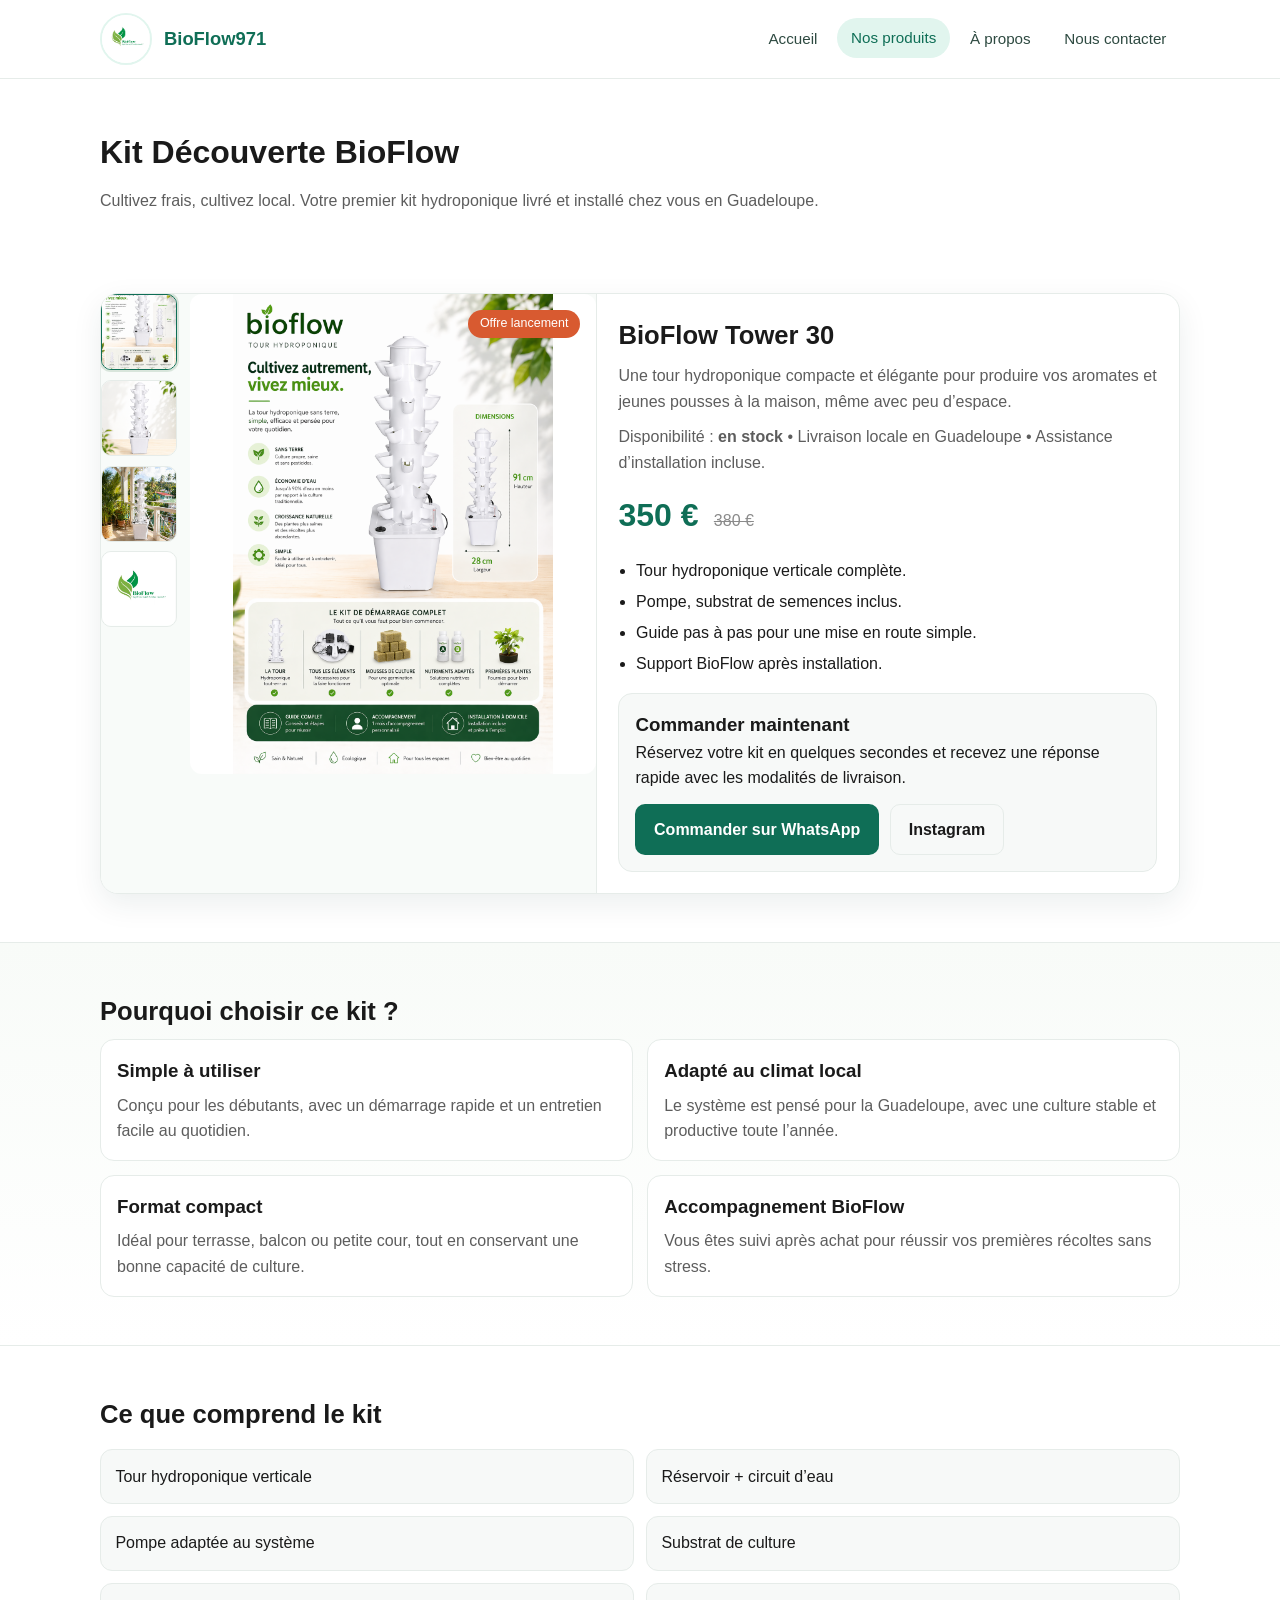
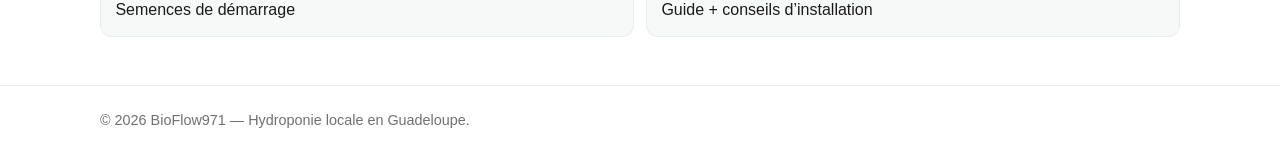
==== produit.html @ 625f483d "Update produit.html" ====
<!DOCTYPE html>
<html lang="fr">
<head>
  <meta charset="UTF-8" />
  <meta name="viewport" content="width=device-width, initial-scale=1.0" />
  <title>BioFlow971 | Nos produits</title>
  <link rel="stylesheet" href="styles.css" />
</head>
<body>
  <header class="site-header">
    <div class="container navbar">
      <a href="index.html" class="brand" aria-label="Accueil BioFlow">
        <span class="brand-logo"><img src="logo.png" alt="Logo BioFlow" /></span>
        <span class="brand-name">BioFlow971</span>
      </a>
      <ul class="nav-links">
        <li><a href="index.html">Accueil</a></li>
        <li><a class="active" href="produit.html">Nos produits</a></li>
        <li><a href="apropos.html">À propos</a></li>
        <li><a href="contact.html">Nous contacter</a></li>
      </ul>
    </div>
  </header>

  <main>
    <section class="page-hero">
      <div class="container">
        <h1>Kit Découverte BioFlow</h1>
        <p>Cultivez frais, cultivez local. Votre premier kit hydroponique livré et installé chez vous en Guadeloupe.</p>
      </div>
    </section>

    <section class="section">
      <div class="container">
        <article class="product-wrap product-shop-layout">
          <div class="product-media photo-main">
            <span class="badge">Offre lancement</span>
            <div class="media-layout">
              <div class="media-thumbs" aria-label="Miniatures du kit">
                <button class="thumb-btn is-active" type="button" data-target-photo="kit-principal" aria-label="Afficher la photo principale">
                  <img src="logo.png" data-photo="kit-principal" alt="Miniature photo principale du kit BioFlow" class="thumb-photo js-kit-photo" loading="lazy" />
                </button>
                <button class="thumb-btn" type="button" data-target-photo="kit-1" aria-label="Afficher la vue avant du kit">
                  <img src="logo.png" data-photo="kit-1" alt="Miniature vue avant du kit BioFlow" class="thumb-photo js-kit-photo" loading="lazy" />
                </button>
                <button class="thumb-btn" type="button" data-target-photo="kit-2" aria-label="Afficher la vue latérale du kit">
                  <img src="logo.png" data-photo="kit-2" alt="Miniature vue latérale du kit BioFlow" class="thumb-photo js-kit-photo" loading="lazy" />
                </button>
                <button class="thumb-btn" type="button" data-target-photo="kit-3" aria-label="Afficher le détail des plantations">
                  <img src="logo.png" data-photo="kit-3" alt="Miniature détail des plantations du kit BioFlow" class="thumb-photo js-kit-photo" loading="lazy" />
                </button>
              </div>

              <img src="logo.png" data-photo="kit-principal" alt="Kit Découverte BioFlow installé" class="product-photo js-kit-photo js-main-photo" loading="eager" />
            </div>
          </div>

          <div class="product-body product-summary">
            <h2>BioFlow Tower 30</h2>
            <p class="section-intro">Une tour hydroponique compacte et élégante pour produire vos aromates et jeunes pousses à la maison, même avec peu d’espace.</p>
            <p class="gallery-sub">Disponibilité : <strong>en stock</strong> • Livraison locale en Guadeloupe • Assistance d’installation incluse.</p>

            <p class="price">350 € <small>380 €</small></p>

            <ul class="list">
              <li>Tour hydroponique verticale complète.</li>
              <li>Pompe, substrat de semences inclus.</li>
              <li>Guide pas à pas pour une mise en route simple.</li>
              <li>Support BioFlow après installation.</li>
            </ul>

            <div class="contact-box" style="margin-top: 1rem;">
              <h3>Commander maintenant</h3>
              <p>Réservez votre kit en quelques secondes et recevez une réponse rapide avec les modalités de livraison.</p>
              <div class="cta-group">
                <a class="btn btn-secondary" href="https://wa.me/590690762218?text=Bonjour%2C%20je%20souhaite%20commander%20le%20kit%20BioFlow." target="_blank" rel="noopener noreferrer">Commander sur WhatsApp</a>
                <a class="btn" style="border:1px solid var(--line);" href="https://instagram.com/bioflow971" target="_blank" rel="noopener noreferrer">Instagram</a>
              </div>
            </div>
          </div>
        </article>
      </div>
    </section>

    <section class="section section-soft">
      <div class="container">
        <h2>Pourquoi choisir ce kit ?</h2>
        <div class="grid-2">
          <article class="feature-card">
            <h3>Simple à utiliser</h3>
            <p>Conçu pour les débutants, avec un démarrage rapide et un entretien facile au quotidien.</p>
          </article>
          <article class="feature-card">
            <h3>Adapté au climat local</h3>
            <p>Le système est pensé pour la Guadeloupe, avec une culture stable et productive toute l’année.</p>
          </article>
          <article class="feature-card">
            <h3>Format compact</h3>
            <p>Idéal pour terrasse, balcon ou petite cour, tout en conservant une bonne capacité de culture.</p>
          </article>
          <article class="feature-card">
            <h3>Accompagnement BioFlow</h3>
            <p>Vous êtes suivi après achat pour réussir vos premières récoltes sans stress.</p>
          </article>
        </div>
      </div>
    </section>

    <section class="section">
      <div class="container">
        <h2>Ce que comprend le kit</h2>
        <div class="kit-includes">
          <div class="kit-item">Tour hydroponique verticale</div>
          <div class="kit-item">Réservoir + circuit d’eau</div>
          <div class="kit-item">Pompe adaptée au système</div>
          <div class="kit-item">Substrat de culture</div>
          <div class="kit-item">Semences de démarrage</div>
          <div class="kit-item">Guide + conseils d’installation</div>
        </div>
      </div>
    </section>
  </main>

  <footer class="site-footer">
    <div class="container">
      <p>© 2026 BioFlow971 — Hydroponie locale en Guadeloupe.</p>
    </div>
  </footer>

  <script>
    (function loadKitPhotos() {
      const folders = ['images', 'image'];
      const extensions = ['png', 'jpg', 'jpeg', 'webp'];

      function tryPaths(img, paths, index) {
        if (index >= paths.length) {
          img.src = 'logo.png';
          return;
        }
        const candidate = paths[index];
        const probe = new Image();
        probe.onload = function () {
          img.src = candidate;
        };
        probe.onerror = function () {
          tryPaths(img, paths, index + 1);
        };
        probe.src = candidate;
      }

      function buildCandidates(baseName) {
        const candidates = [];
        folders.forEach(function (folder) {
          extensions.forEach(function (ext) {
            candidates.push(folder + '/' + baseName + '.' + ext);
          });
        });
        return candidates;
      }

      document.querySelectorAll('.js-kit-photo').forEach(function (img) {
        const baseName = img.dataset.photo;
        tryPaths(img, buildCandidates(baseName), 0);
      });

      document.querySelectorAll('.thumb-btn').forEach(function (btn) {
        btn.addEventListener('click', function () {
          const mainPhoto = document.querySelector('.js-main-photo');
          const thumbImage = btn.querySelector('img');
          const targetName = btn.dataset.targetPhoto;

          if (!mainPhoto || !thumbImage || !targetName) return;

          mainPhoto.dataset.photo = targetName;
          tryPaths(mainPhoto, buildCandidates(targetName), 0);

          document.querySelectorAll('.thumb-btn').forEach(function (item) {
            item.classList.remove('is-active');
          });
          btn.classList.add('is-active');
        });
      });
    })();
  </script>
</body>
</html>
---- styles.css ----
:root {
  --green-700: #0f6e56;
  --green-600: #1d9e75;
  --green-100: #e1f5ee;
  --text-900: #1a1a1a;
  --text-600: #5d5d5d;
  --bg-100: #f7f9f8;
  --line: #e6ece9;
}
 
* { box-sizing: border-box; margin: 0; padding: 0; }
 
body {
  font-family: -apple-system, BlinkMacSystemFont, "Segoe UI", Roboto, sans-serif;
  color: var(--text-900);
  background: #fff;
  line-height: 1.6;
}
 
@keyframes fade-up {
  from { opacity: 0; transform: translateY(14px); }
  to { opacity: 1; transform: translateY(0); }
}
 
a { color: inherit; text-decoration: none; }
 
.container {
  width: min(1080px, 92%);
  margin: 0 auto;
}
 
.site-header {
  position: sticky;
  top: 0;
  z-index: 20;
  border-bottom: 1px solid var(--line);
  background: rgba(255, 255, 255, 0.96);
  backdrop-filter: blur(8px);
}
 
.navbar {
  min-height: 78px;
  display: flex;
  align-items: center;
  justify-content: space-between;
  gap: 1rem;
}
 
.brand {
  display: inline-flex;
  align-items: center;
  gap: 0.75rem;
}
 
.brand-logo {
  width: 52px;
  height: 52px;
  border-radius: 50%;
  overflow: hidden;
  border: 2px solid var(--green-100);
  flex-shrink: 0;
}
 
.brand-logo img {
  width: 100%;
  height: 100%;
  object-fit: cover;
}
 
.brand-name {
  font-size: 1.15rem;
  font-weight: 700;
  color: var(--green-700);
}
 
.nav-links {
  list-style: none;
  display: flex;
  align-items: center;
  gap: 0.4rem;
  flex-wrap: wrap;
  justify-content: flex-end;
}
 
.nav-links a {
  display: inline-block;
  padding: 0.5rem 0.85rem;
  border-radius: 999px;
  font-size: 0.95rem;
  color: #2e4a41;
  transition: background-color 0.24s ease, color 0.24s ease, transform 0.2s ease;
}
 
.nav-links a:hover,
.nav-links a.active {
  background: var(--green-100);
  color: var(--green-700);
  transform: translateY(-1px);
}
 
.hero {
  background: linear-gradient(135deg, var(--green-600) 0%, var(--green-700) 100%);
  color: #fff;
  padding: 4.5rem 0 3.5rem;
}
 
.hero-badge {
  display: inline-block;
  background: rgba(255, 255, 255, 0.15);
  border: 1px solid rgba(255, 255, 255, 0.2);
  border-radius: 999px;
  padding: 0.35rem 0.9rem;
  font-size: 0.8rem;
  margin-bottom: 1rem;
}
 
.hero h1 {
  font-size: clamp(1.8rem, 2.8vw, 2.8rem);
  line-height: 1.2;
  margin-bottom: 0.8rem;
}
 
.hero p {
  max-width: 700px;
  color: rgba(255, 255, 255, 0.9);
  margin-bottom: 1.6rem;
}
 
.hero-actions {
  display: flex;
  gap: 0.8rem;
  flex-wrap: wrap;
}
 
.btn {
  display: inline-block;
  border-radius: 10px;
  padding: 0.75rem 1.1rem;
  font-weight: 600;
  border: 1px solid transparent;
  transition: transform 0.22s ease, box-shadow 0.22s ease, background-color 0.22s ease;
}
 
.btn-primary { background: #fff; color: var(--green-700); }
.btn-outline { border-color: rgba(255,255,255,0.6); color: #fff; }
.btn-secondary { background: var(--green-700); color: #fff; }
 
.btn:hover {
  transform: translateY(-2px);
  box-shadow: 0 8px 18px rgba(16, 57, 45, 0.15);
}
 
.section {
  padding: 3rem 0;
}
 
.section-muted {
  background: var(--bg-100);
  border-top: 1px solid var(--line);
  border-bottom: 1px solid var(--line);
}
 
.section h2 {
  font-size: clamp(1.4rem, 2vw, 2rem);
  margin-bottom: 0.45rem;
}
 
.section-intro {
  color: var(--text-600);
  margin-bottom: 1.4rem;
  max-width: 760px;
}
 
.grid-2 {
  display: grid;
  grid-template-columns: repeat(2, minmax(0,1fr));
  gap: 0.9rem;
}
 
.card {
  background: #fff;
  border: 1px solid var(--line);
  border-radius: 14px;
  padding: 1rem;
  transition: transform 0.25s ease, box-shadow 0.25s ease, border-color 0.25s ease;
}
 
.card:hover {
  transform: translateY(-3px);
  box-shadow: 0 10px 24px rgba(16, 57, 45, 0.1);
  border-color: #cfe2d0;
}
 
.card h3 { font-size: 1rem; margin-bottom: 0.2rem; }
.card p { color: var(--text-600); font-size: 0.94rem; }
 
.faq-list {
  display: flex;
  flex-direction: column;
  gap: 0.75rem;
}
 
.faq-item {
  border: 1px solid var(--line);
  border-radius: 12px;
  overflow: hidden;
  background: #fff;
}
 
.faq-question {
  width: 100%;
  background: none;
  border: 0;
  text-align: left;
  padding: 0.95rem 1rem;
  font: inherit;
  font-weight: 600;
  display: flex;
  align-items: center;
  justify-content: space-between;
  cursor: pointer;
}
 
.faq-answer {
  display: none;
  color: var(--text-600);
  padding: 0 1rem 1rem;
}
 
.faq-item.open .faq-answer { display: block; }
 
.page-hero {
  padding: 3rem 0 2rem;
}
 
.page-hero h1 { font-size: clamp(1.8rem, 2.5vw, 2.4rem); margin-bottom: 0.6rem; }
.page-hero p { color: var(--text-600); max-width: 760px; }
 
.product-wrap {
  border: 1px solid var(--line);
  border-radius: 18px;
  overflow: hidden;
  display: flex;
  align-items: stretch;
  background: #fff;
  box-shadow: 0 10px 30px rgba(16, 57, 45, 0.08);
  animation: fade-up 0.55s ease both;
}
 
.product-shop-layout {
  display: flex;
  flex-direction: row;
}
 
.product-media {
  flex: 0 0 46%;
  min-width: 320px;
  min-height: 430px;
  background: #f8fbf9;
  position: relative;
  padding: 1rem;
  border-right: 1px solid var(--line);
}
 
.badge {
  position: absolute;
  top: 1rem;
  right: 1rem;
  font-size: 0.78rem;
  color: #fff;
  background: #d85a30;
  border-radius: 999px;
  padding: 0.25rem 0.72rem;
  z-index: 2;
}
 
.product-body {
  flex: 1 1 auto;
  min-width: 0;
  padding: 1.3rem 1.35rem;
}
 
.product-summary h2 { margin-bottom: 0.45rem; }
.product-summary .section-intro { margin-bottom: 0.6rem; }
 
.product-shop-layout .product-media { order: 1; }
.product-shop-layout .product-body { order: 2; }
 
.photo-main {
  padding: 0;
  overflow: hidden;
}
 
.media-layout {
  display: grid;
  grid-template-columns: 76px 1fr;
  gap: 0.8rem;
  height: 100%;
}
 
.media-thumbs {
  display: flex;
  flex-direction: column;
  gap: 0.6rem;
}
 
.thumb-btn {
  border: 1px solid var(--line);
  border-radius: 10px;
  padding: 0;
  overflow: hidden;
  background: #fff;
  cursor: pointer;
  width: 76px;
  height: 76px;
  transition: transform 0.2s ease, box-shadow 0.2s ease, border-color 0.2s ease;
}
 
.thumb-btn:hover {
  transform: translateY(-2px);
  box-shadow: 0 6px 14px rgba(16, 57, 45, 0.14);
}
 
.thumb-btn.is-active {
  border-color: var(--green-700);
  box-shadow: 0 0 0 2px rgba(37, 99, 52, 0.15);
}
 
.thumb-photo {
  width: 100%;
  height: 100%;
  object-fit: cover;
  display: block;
}
 
.product-photo {
  width: 100%;
  height: 100%;
  min-height: 360px;
  max-height: 480px;
  border-radius: 12px;
  object-fit: contain;
  object-position: center;
  display: block;
  background: #fff;
}
 
.gallery-sub {
  color: var(--text-600);
  margin: 0.35rem 0 0.95rem;
}
 
.price { font-size: 2rem; font-weight: 800; color: var(--green-700); }
.price small { color: #8a8a8a; text-decoration: line-through; margin-left: 0.4rem; font-size: 1rem; font-weight: 500; }
 
.list { margin: 1rem 0 0; padding-left: 1.1rem; }
.list li { margin: 0.35rem 0; }
 
.contact-box {
  background: var(--bg-100);
  border: 1px solid var(--line);
  border-radius: 14px;
  padding: 1rem;
  margin-top: 1.2rem;
  transition: transform 0.25s ease, box-shadow 0.25s ease;
}
 
.contact-box:hover {
  transform: translateY(-2px);
  box-shadow: 0 10px 20px rgba(16, 57, 45, 0.08);
}
 
.cta-group {
  display: flex;
  gap: 0.7rem;
  flex-wrap: wrap;
  margin-top: 0.8rem;
}
 
.site-footer {
  border-top: 1px solid var(--line);
  padding: 1.4rem 0 2rem;
  color: #707070;
  font-size: 0.9rem;
}
 
.section-soft {
  background: linear-gradient(180deg, #f8fbf8 0%, #ffffff 100%);
  border-top: 1px solid var(--line);
  border-bottom: 1px solid var(--line);
}
 
.feature-card {
  border: 1px solid var(--line);
  border-radius: 14px;
  background: #fff;
  padding: 1rem;
  transition: transform 0.25s ease, box-shadow 0.25s ease;
}
 
.feature-card:hover {
  transform: translateY(-3px);
  box-shadow: 0 10px 24px rgba(16, 57, 45, 0.1);
}
 
.feature-card h3 {
  margin-bottom: 0.4rem;
}
 
.feature-card p {
  color: var(--text-600);
  margin: 0;
}
 
.kit-includes {
  margin-top: 0.9rem;
  display: grid;
  grid-template-columns: repeat(2, minmax(0, 1fr));
  gap: 0.75rem;
}
 
.kit-item {
  border: 1px solid var(--line);
  border-radius: 12px;
  background: var(--bg-100);
  padding: 0.85rem 0.9rem;
  transition: transform 0.2s ease, background-color 0.2s ease;
}
 
.kit-item:hover {
  transform: translateY(-2px);
  background: #f4faf5;
}
 
@media (max-width: 900px) {
  .navbar { padding: 0.6rem 0; align-items: flex-start; flex-direction: column; }
  .grid-2 { grid-template-columns: 1fr; }
  .product-wrap,
  .product-shop-layout { display: block; }
  .product-media {
    min-width: 0;
    border-right: 0;
    border-bottom: 1px solid var(--line);
    min-height: auto;
  }
  .media-layout { grid-template-columns: 1fr; }
  .media-thumbs { flex-direction: row; order: 2; overflow-x: auto; }
  .thumb-btn { width: 64px; height: 64px; flex: 0 0 auto; }
  .product-photo { min-height: 260px; max-height: 340px; }
  .kit-includes { grid-template-columns: 1fr; }
}
 
@media (prefers-reduced-motion: reduce) {
  *,
  *::before,
  *::after {
    animation: none !important;
    transition: none !important;
    scroll-behavior: auto !important;
  }
}
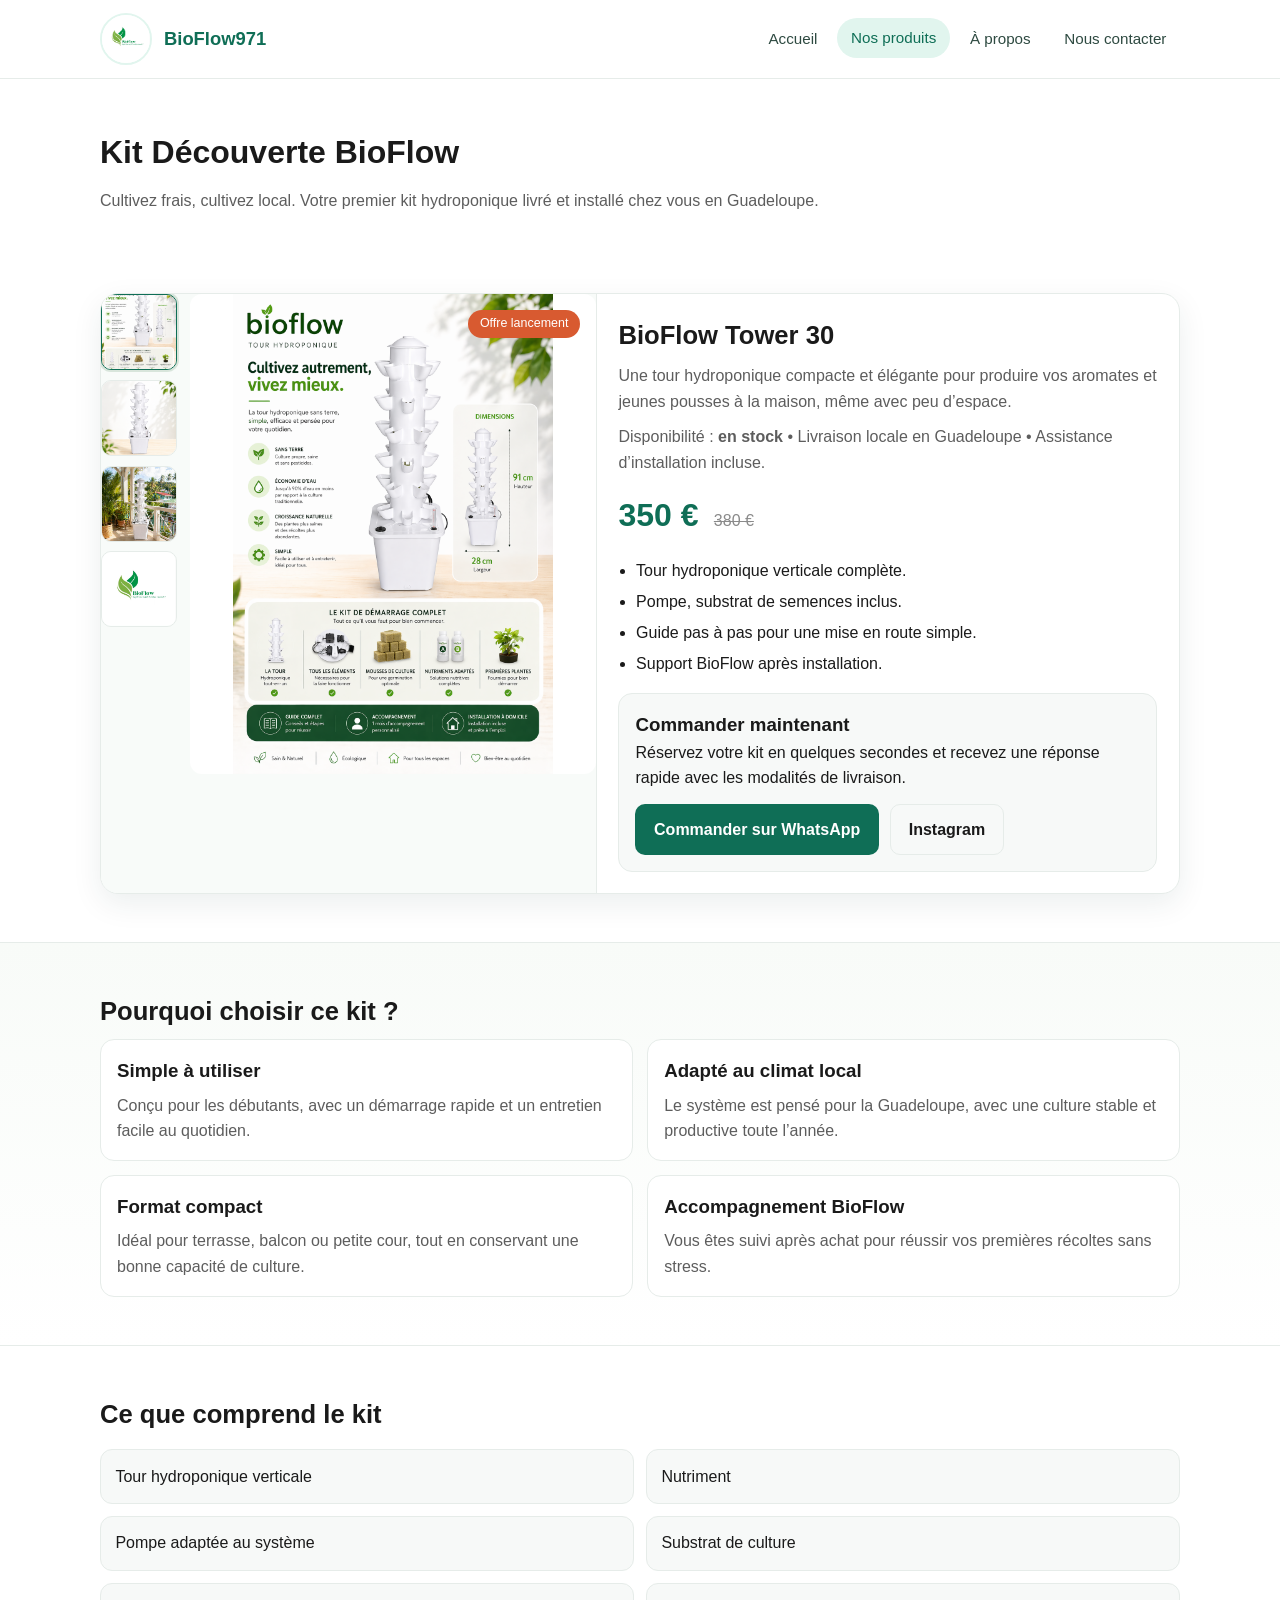
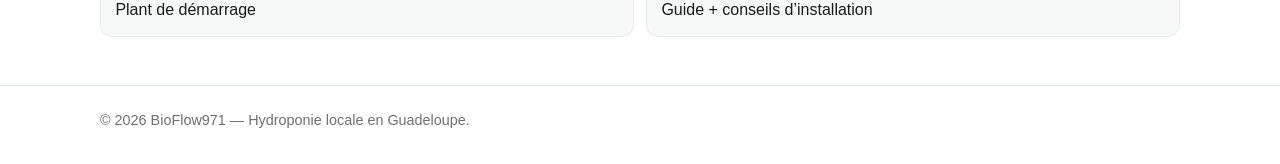
==== commit a214b71b: "Update produit.html" ====
--- a/produit.html
+++ b/produit.html
@@ -111,10 +111,10 @@
         <h2>Ce que comprend le kit</h2>
         <div class="kit-includes">
           <div class="kit-item">Tour hydroponique verticale</div>
-          <div class="kit-item">Réservoir + circuit d’eau</div>
+          <div class="kit-item">Nutriment </div>
           <div class="kit-item">Pompe adaptée au système</div>
           <div class="kit-item">Substrat de culture</div>
-          <div class="kit-item">Semences de démarrage</div>
+          <div class="kit-item">Plant de démarrage</div>
           <div class="kit-item">Guide + conseils d’installation</div>
         </div>
       </div>
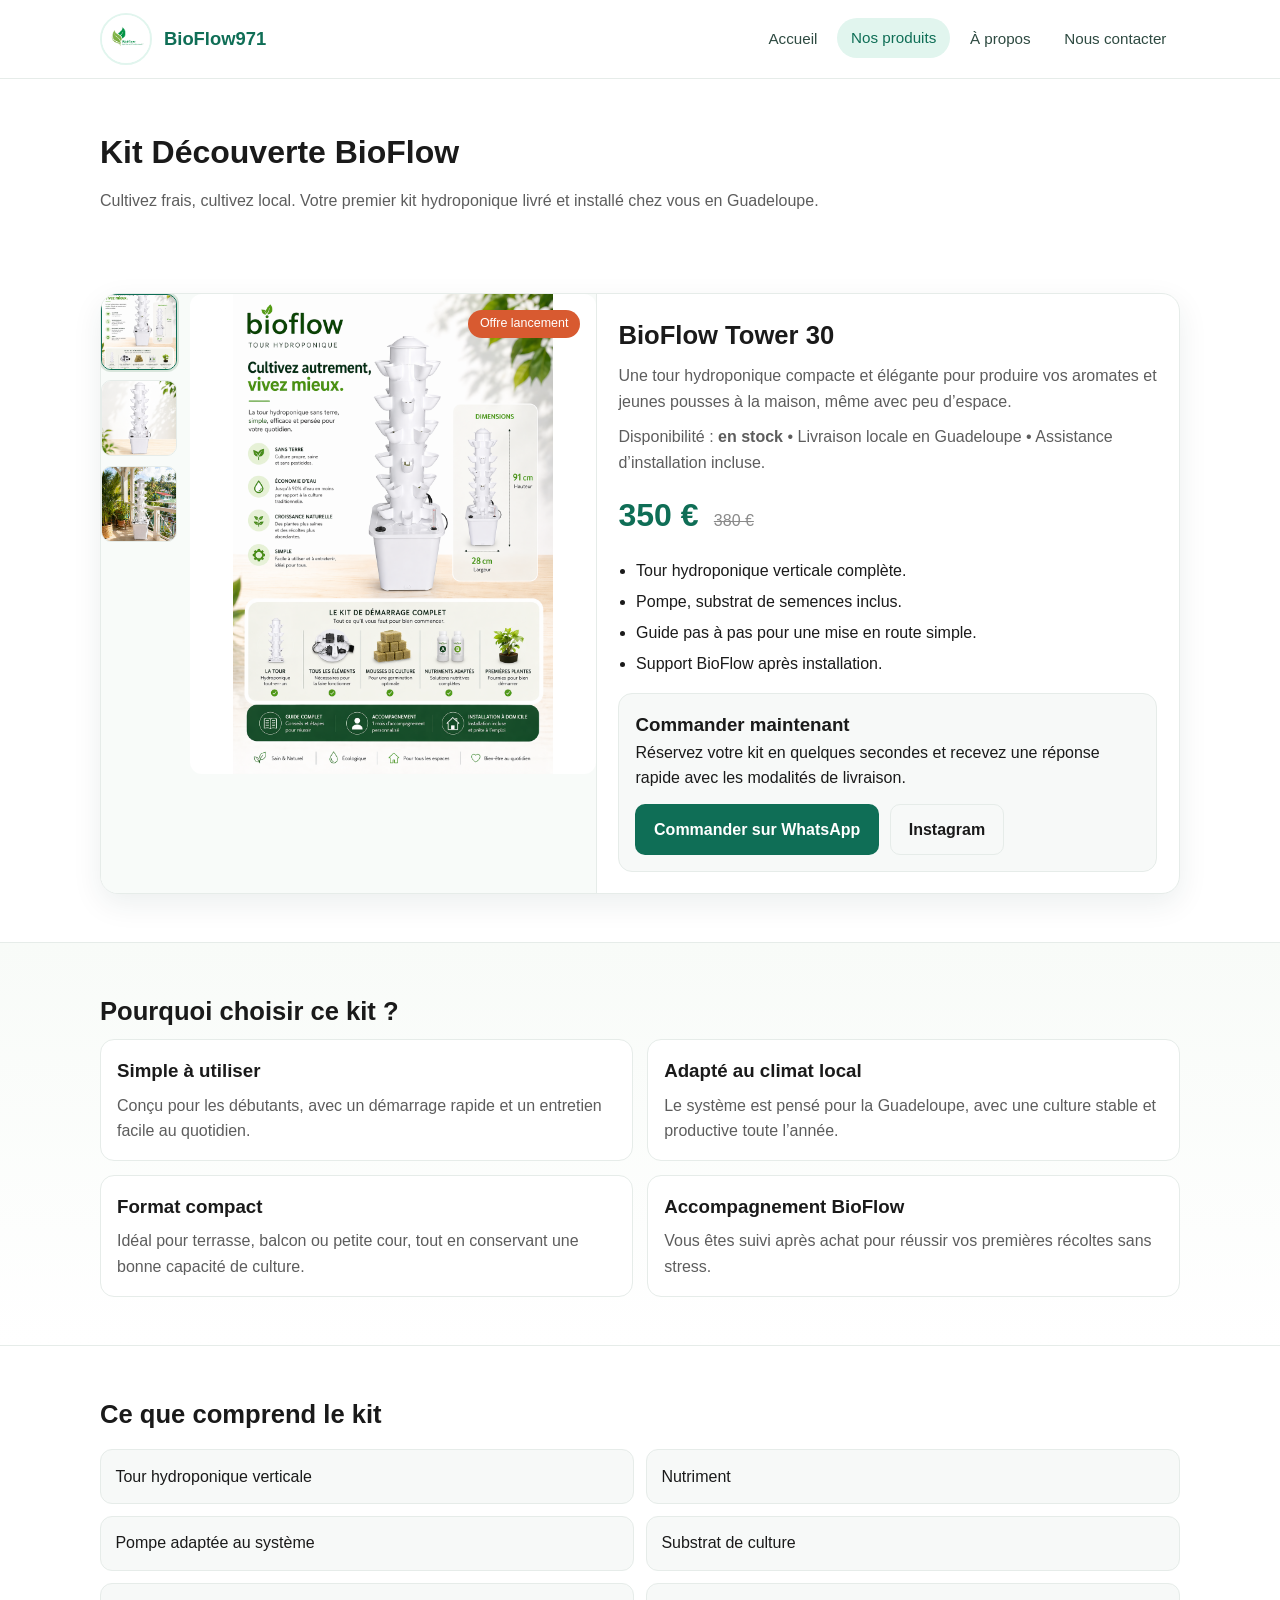
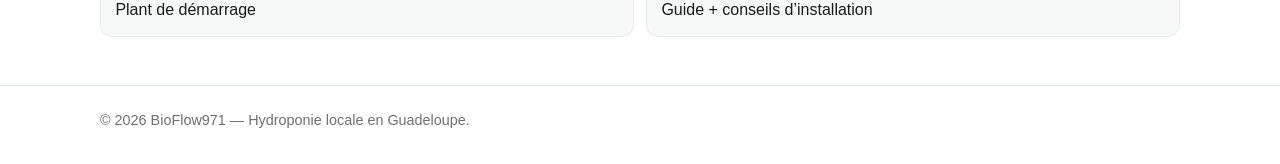
==== commit 0c27dd14: "Update produit.html" ====
--- a/produit.html
+++ b/produit.html
@@ -46,9 +46,7 @@
                 <button class="thumb-btn" type="button" data-target-photo="kit-2" aria-label="Afficher la vue latérale du kit">
                   <img src="logo.png" data-photo="kit-2" alt="Miniature vue latérale du kit BioFlow" class="thumb-photo js-kit-photo" loading="lazy" />
                 </button>
-                <button class="thumb-btn" type="button" data-target-photo="kit-3" aria-label="Afficher le détail des plantations">
-                  <img src="logo.png" data-photo="kit-3" alt="Miniature détail des plantations du kit BioFlow" class="thumb-photo js-kit-photo" loading="lazy" />
-                </button>
+              
               </div>
 
               <img src="logo.png" data-photo="kit-principal" alt="Kit Découverte BioFlow installé" class="product-photo js-kit-photo js-main-photo" loading="eager" />
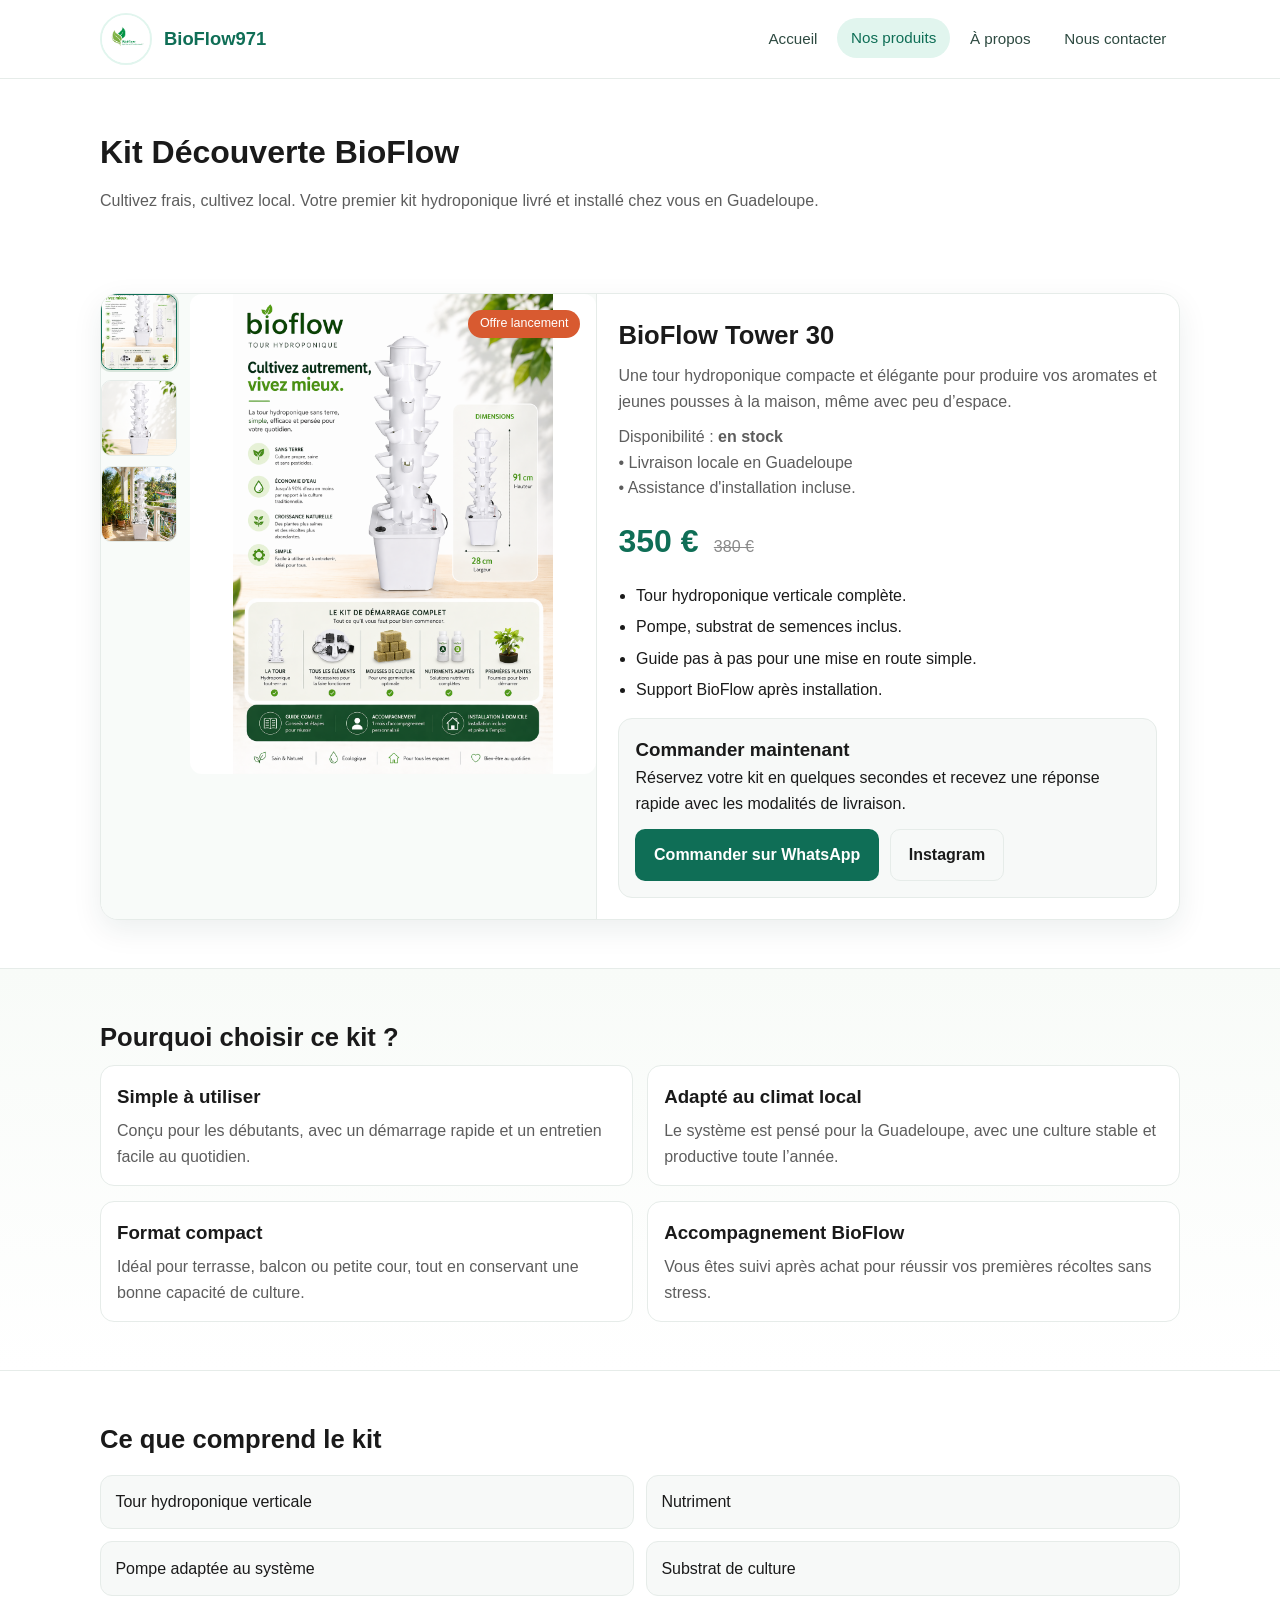
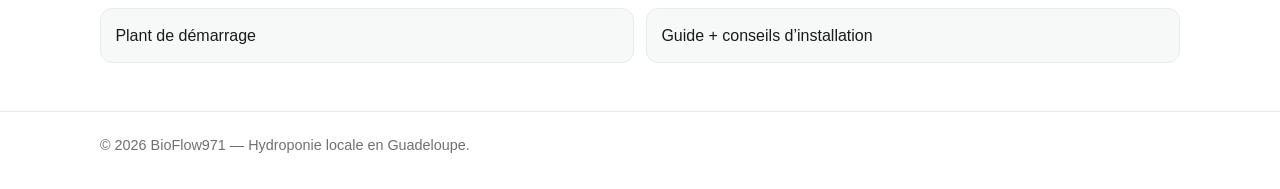
==== commit 3715c61a: "Update produit.html" ====
--- a/produit.html
+++ b/produit.html
@@ -56,7 +56,7 @@
           <div class="product-body product-summary">
             <h2>BioFlow Tower 30</h2>
             <p class="section-intro">Une tour hydroponique compacte et élégante pour produire vos aromates et jeunes pousses à la maison, même avec peu d’espace.</p>
-            <p class="gallery-sub">Disponibilité : <strong>en stock</strong> • Livraison locale en Guadeloupe • Assistance d’installation incluse.</p>
+            <p class="gallery-sub">Disponibilité : <strong>en stock</strong><br>• Livraison locale en Guadeloupe<br>• Assistance d'installation incluse.</p>
 
             <p class="price">350 € <small>380 €</small></p>
 
--- a/styles.css
+++ b/styles.css
@@ -99,7 +99,12 @@
 }
  
 .hero {
-  background: linear-gradient(135deg, var(--green-600) 0%, var(--green-700) 100%);
+  background: linear-gradient(
+      to bottom,
+      rgba(15, 110, 86, 0.55),
+      rgba(15, 110, 86, 0.75)
+    ),
+    url('hero.jpg') center/cover no-repeat;
   color: #fff;
   padding: 4.5rem 0 3.5rem;
 }
@@ -155,7 +160,13 @@
 }
  
 .section-muted {
-  background: var(--bg-100);
+  background:
+    linear-gradient(
+      to bottom,
+      rgba(255, 255, 255, 0.50),
+      rgba(255, 255, 255, 0.50)
+    ),
+    url('why.jpg') center/cover no-repeat;
   border-top: 1px solid var(--line);
   border-bottom: 1px solid var(--line);
 }
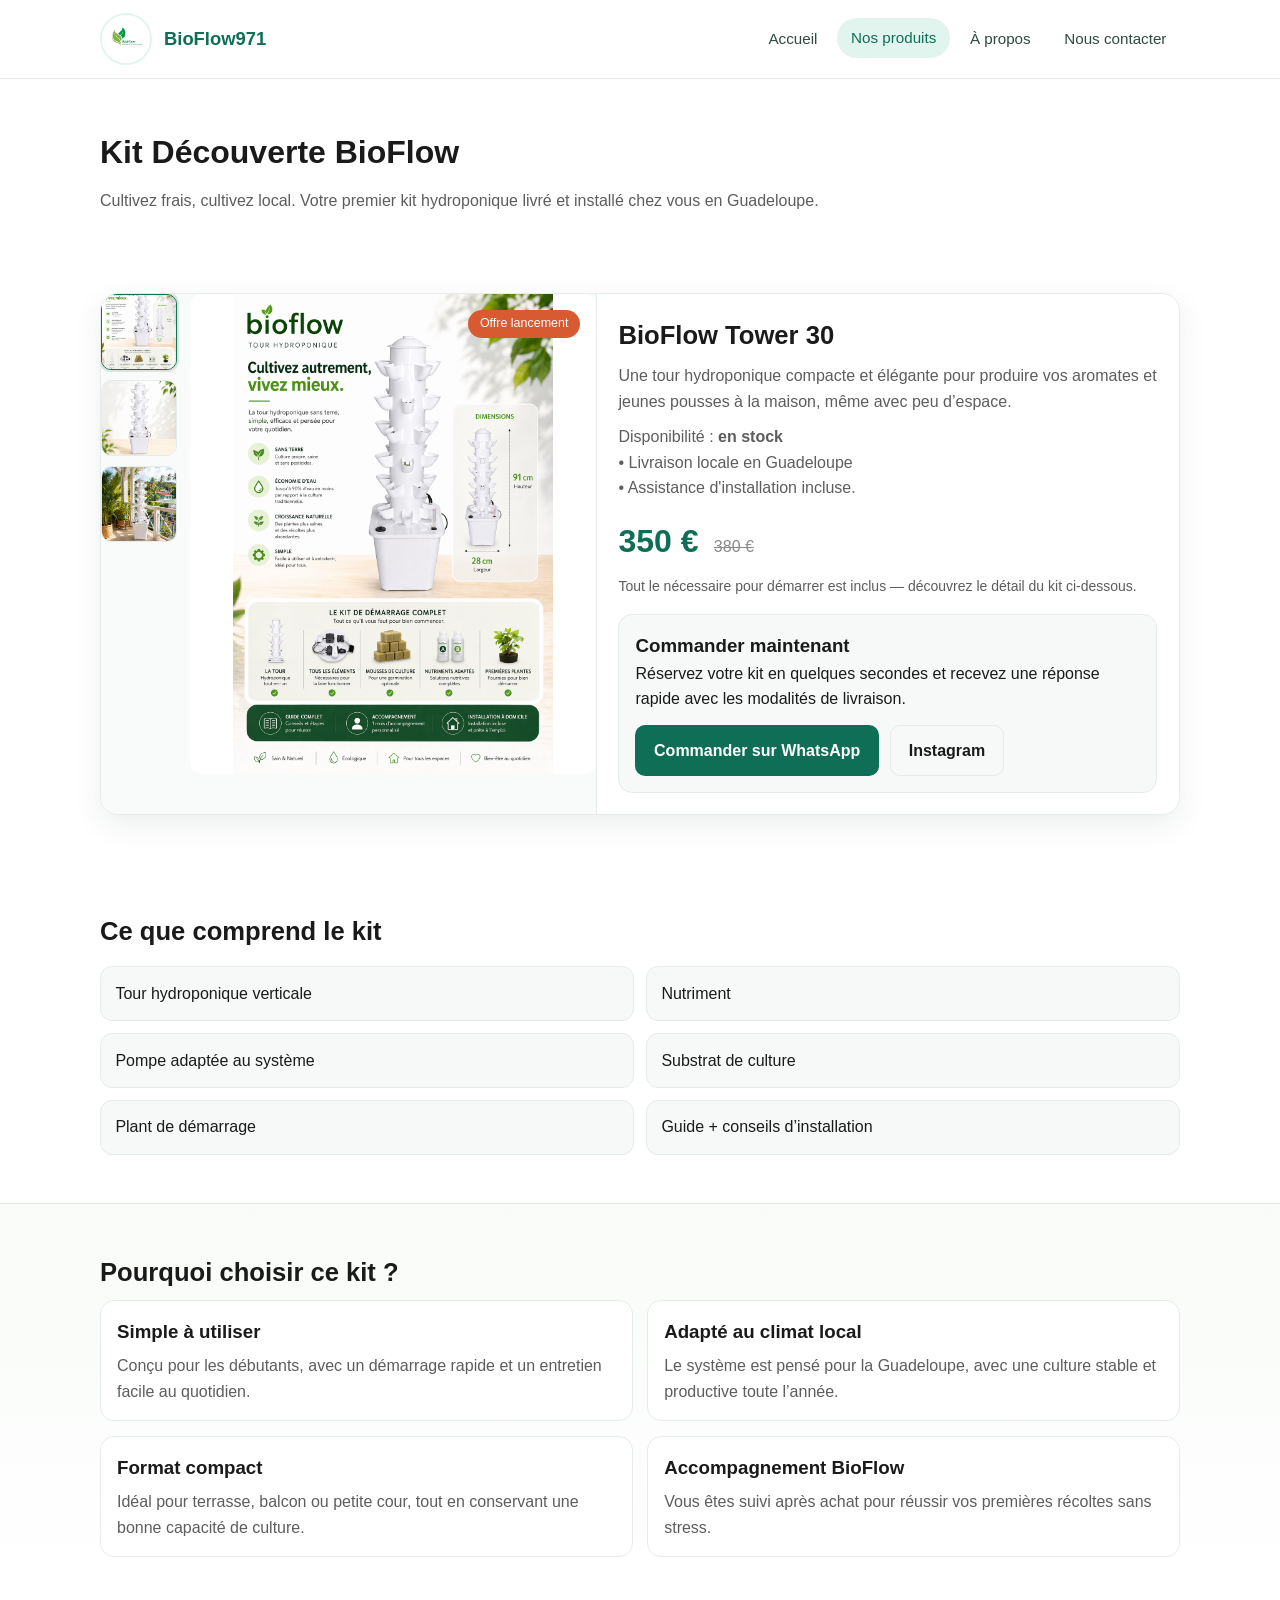
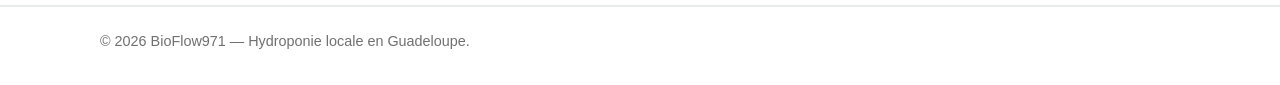
==== commit 3687d51a: "Update produit.html" ====
--- a/produit.html
+++ b/produit.html
@@ -60,12 +60,7 @@
 
             <p class="price">350 € <small>380 €</small></p>
 
-            <ul class="list">
-              <li>Tour hydroponique verticale complète.</li>
-              <li>Pompe, substrat de semences inclus.</li>
-              <li>Guide pas à pas pour une mise en route simple.</li>
-              <li>Support BioFlow après installation.</li>
-            </ul>
+            <p style="font-size:14px; color:var(--text-600); margin-top:0.5rem;">Tout le nécessaire pour démarrer est inclus — découvrez le détail du kit ci-dessous.</p>
 
             <div class="contact-box" style="margin-top: 1rem;">
               <h3>Commander maintenant</h3>
@@ -80,7 +75,21 @@
       </div>
     </section>
 
-    <section class="section section-soft">
+     <section class="section">
+      <div class="container">
+        <h2>Ce que comprend le kit</h2>
+        <div class="kit-includes">
+          <div class="kit-item">Tour hydroponique verticale</div>
+          <div class="kit-item">Nutriment </div>
+          <div class="kit-item">Pompe adaptée au système</div>
+          <div class="kit-item">Substrat de culture</div>
+          <div class="kit-item">Plant de démarrage</div>
+          <div class="kit-item">Guide + conseils d’installation</div>
+        </div>
+      </div>
+    </section>
+
+     <section class="section section-soft">
       <div class="container">
         <h2>Pourquoi choisir ce kit ?</h2>
         <div class="grid-2">
@@ -100,20 +109,6 @@
             <h3>Accompagnement BioFlow</h3>
             <p>Vous êtes suivi après achat pour réussir vos premières récoltes sans stress.</p>
           </article>
-        </div>
-      </div>
-    </section>
-
-    <section class="section">
-      <div class="container">
-        <h2>Ce que comprend le kit</h2>
-        <div class="kit-includes">
-          <div class="kit-item">Tour hydroponique verticale</div>
-          <div class="kit-item">Nutriment </div>
-          <div class="kit-item">Pompe adaptée au système</div>
-          <div class="kit-item">Substrat de culture</div>
-          <div class="kit-item">Plant de démarrage</div>
-          <div class="kit-item">Guide + conseils d’installation</div>
         </div>
       </div>
     </section>
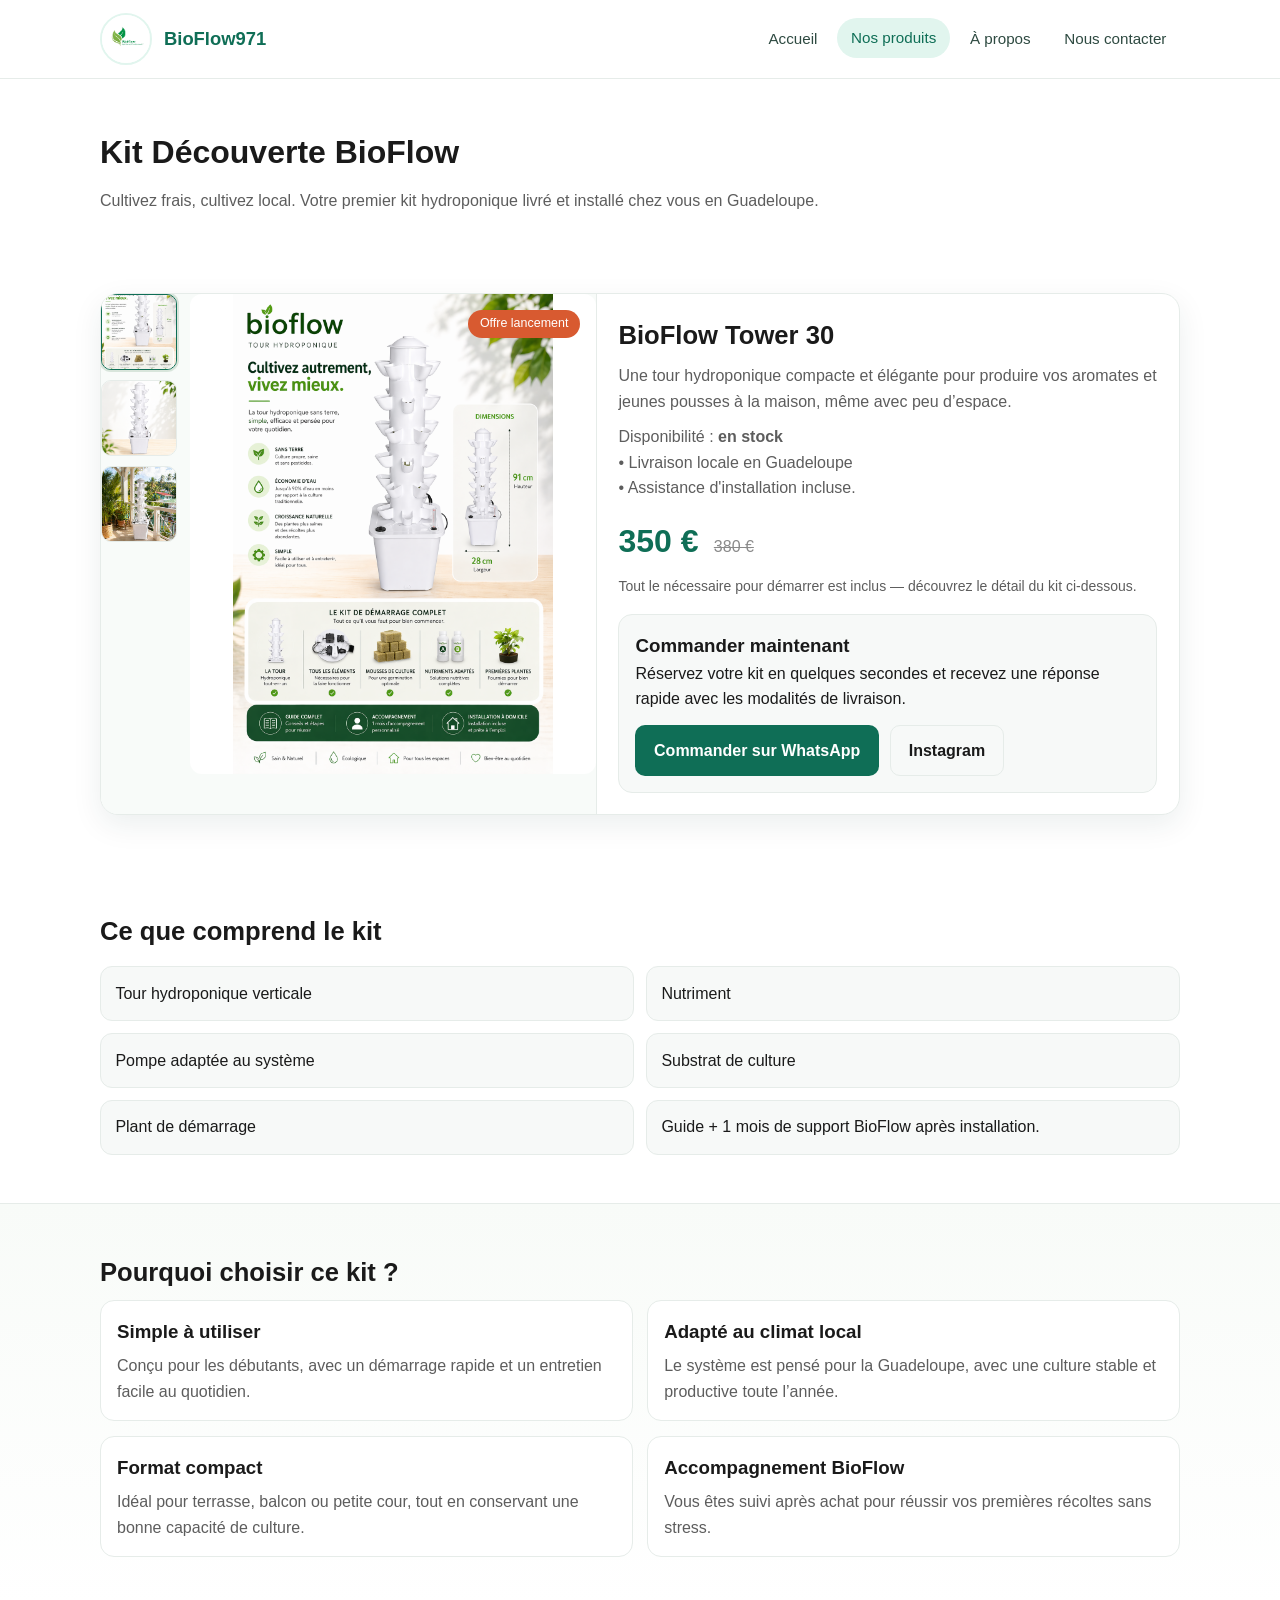
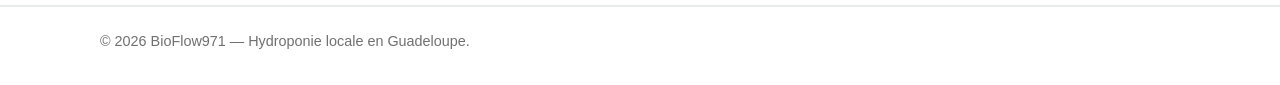
==== commit e188be54: "Update produit.html" ====
--- a/produit.html
+++ b/produit.html
@@ -84,7 +84,7 @@
           <div class="kit-item">Pompe adaptée au système</div>
           <div class="kit-item">Substrat de culture</div>
           <div class="kit-item">Plant de démarrage</div>
-          <div class="kit-item">Guide + conseils d’installation</div>
+          <div class="kit-item">Guide + 1 mois de support BioFlow après installation.</div>
         </div>
       </div>
     </section>
